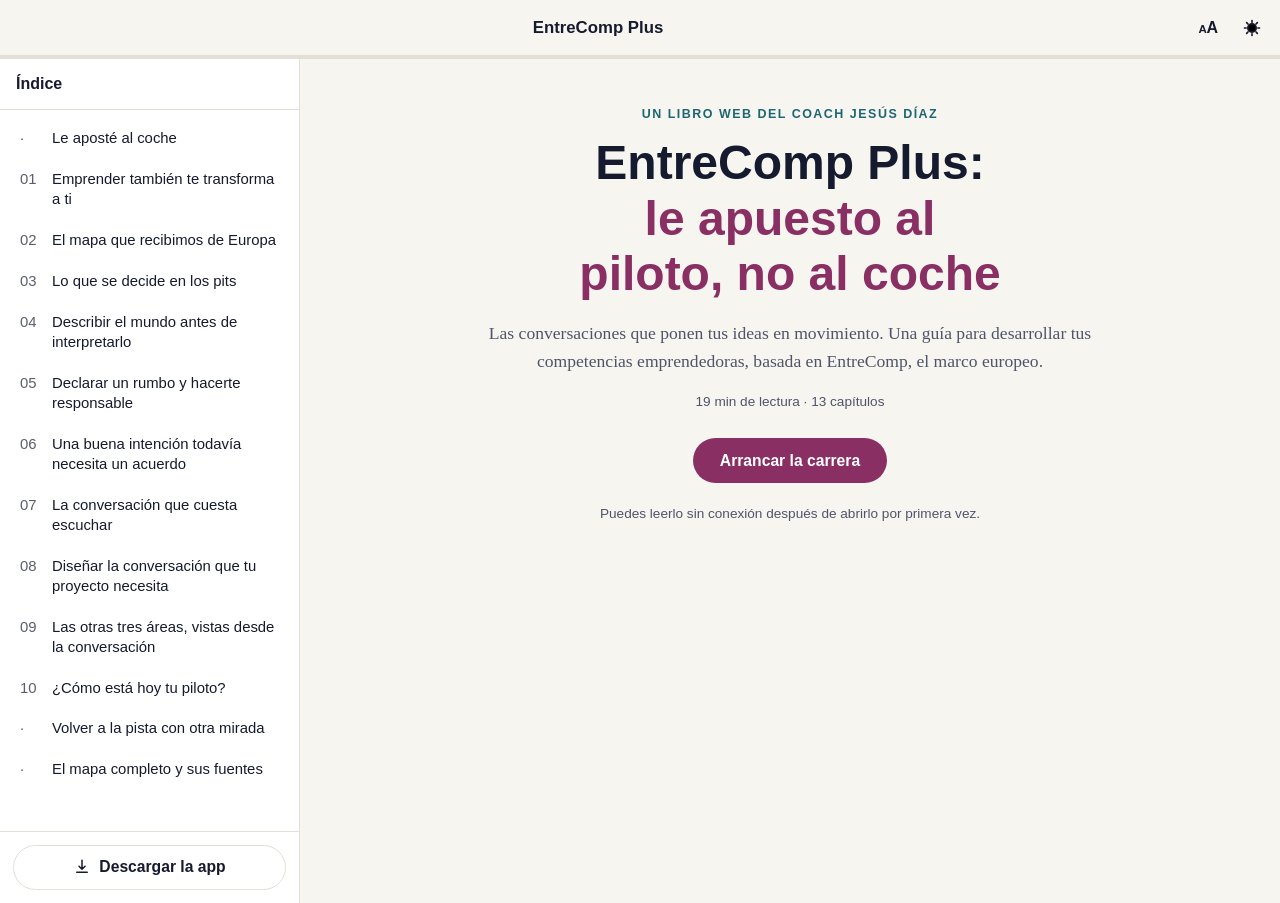
==== index.html @ 6d169e17 "Libro Web EntreComp Plus: le apuesto al piloto, no al coche Primera versión: 10 capítulos + prólogo," ====
<!doctype html>
<html lang="es">
<head>
<meta charset="UTF-8" />
<meta name="viewport" content="width=device-width, initial-scale=1, viewport-fit=cover" />
<title>EntreComp Plus: le apuesto al piloto, no al coche</title>
<meta name="description" content="Las conversaciones que ponen tus ideas en movimiento. Una guía para desarrollar tus competencias emprendedoras, basada en EntreComp, el marco europeo." />

<!-- PWA -->
<link rel="manifest" href="manifest.json" />
<meta name="theme-color" content="#f7f5f0" />
<meta name="mobile-web-app-capable" content="yes" />
<meta name="apple-mobile-web-app-capable" content="yes" />
<meta name="apple-mobile-web-app-status-bar-style" content="black-translucent" />
<meta name="apple-mobile-web-app-title" content="EntreComp+" />
<link rel="apple-touch-icon" href="icons/apple-touch-icon.png" />
<link rel="icon" href="icons/icon-192.png" />

<!-- SEO:inicio — lo escribe scripts/setup_book.py a partir de content.json; no lo edites a mano -->
<link rel="canonical" href="https://coach-jd.github.io/entrecomp-plus/" />
<meta name="author" content="Coach Jesús Díaz" />
<meta property="og:type" content="book" />
<meta property="og:locale" content="es" />
<meta property="og:site_name" content="EntreComp Plus: le apuesto al piloto, no al coche" />
<meta property="og:title" content="EntreComp Plus: le apuesto al piloto, no al coche" />
<meta property="og:description" content="Las conversaciones que ponen tus ideas en movimiento. Una guía para desarrollar tus competencias emprendedoras, basada en EntreComp, el marco europeo." />
<meta property="og:url" content="https://coach-jd.github.io/entrecomp-plus/" />
<meta property="og:image" content="https://coach-jd.github.io/entrecomp-plus/images/portada.jpg" />
<meta property="og:image:alt" content="Un coche de resistencia con los faros encendidos sale del carril de boxes hacia la pista al anochecer, mientras el equipo lo observa desde el muro." />
<meta name="twitter:card" content="summary_large_image" />
<meta name="twitter:title" content="EntreComp Plus: le apuesto al piloto, no al coche" />
<meta name="twitter:description" content="Las conversaciones que ponen tus ideas en movimiento. Una guía para desarrollar tus competencias emprendedoras, basada en EntreComp, el marco europeo." />
<meta name="twitter:image" content="https://coach-jd.github.io/entrecomp-plus/images/portada.jpg" />
<script type="application/ld+json">
{
  "@context": "https://schema.org",
  "@type": "Book",
  "name": "EntreComp Plus: le apuesto al piloto, no al coche",
  "description": "Las conversaciones que ponen tus ideas en movimiento. Una guía para desarrollar tus competencias emprendedoras, basada en EntreComp, el marco europeo.",
  "author": {
    "@type": "Person",
    "name": "Coach Jesús Díaz"
  },
  "inLanguage": "es",
  "bookFormat": "https://schema.org/EBook",
  "isAccessibleForFree": true,
  "timeRequired": "PT19M",
  "image": "https://coach-jd.github.io/entrecomp-plus/images/portada.jpg",
  "url": "https://coach-jd.github.io/entrecomp-plus/",
  "hasPart": [
    {
      "@type": "Chapter",
      "name": "Le aposté al coche",
      "position": 1,
      "url": "https://coach-jd.github.io/entrecomp-plus/#prologo"
    },
    {
      "@type": "Chapter",
      "name": "Emprender también te transforma a ti",
      "position": 2,
      "url": "https://coach-jd.github.io/entrecomp-plus/#el-piloto"
    },
    {
      "@type": "Chapter",
      "name": "El mapa que recibimos de Europa",
      "position": 3,
      "url": "https://coach-jd.github.io/entrecomp-plus/#mapa-europeo"
    },
    {
      "@type": "Chapter",
      "name": "Lo que se decide en los pits",
      "position": 4,
      "url": "https://coach-jd.github.io/entrecomp-plus/#los-pits"
    },
    {
      "@type": "Chapter",
      "name": "Describir el mundo antes de interpretarlo",
      "position": 5,
      "url": "https://coach-jd.github.io/entrecomp-plus/#afirmaciones"
    },
    {
      "@type": "Chapter",
      "name": "Declarar un rumbo y hacerte responsable",
      "position": 6,
      "url": "https://coach-jd.github.io/entrecomp-plus/#declaraciones"
    },
    {
      "@type": "Chapter",
      "name": "Una buena intención todavía necesita un acuerdo",
      "position": 7,
      "url": "https://coach-jd.github.io/entrecomp-plus/#coordinar-acciones"
    },
    {
      "@type": "Chapter",
      "name": "La conversación que cuesta escuchar",
      "position": 8,
      "url": "https://coach-jd.github.io/entrecomp-plus/#retroalimentacion"
    },
    {
      "@type": "Chapter",
      "name": "Diseñar la conversación que tu proyecto necesita",
      "position": 9,
      "url": "https://coach-jd.github.io/entrecomp-plus/#disenar-conversaciones"
    },
    {
      "@type": "Chapter",
      "name": "Las otras tres áreas, vistas desde la conversación",
      "position": 10,
      "url": "https://coach-jd.github.io/entrecomp-plus/#las-tres-areas"
    },
    {
      "@type": "Chapter",
      "name": "¿Cómo está hoy tu piloto?",
      "position": 11,
      "url": "https://coach-jd.github.io/entrecomp-plus/#diagnostico"
    },
    {
      "@type": "Chapter",
      "name": "Volver a la pista con otra mirada",
      "position": 12,
      "url": "https://coach-jd.github.io/entrecomp-plus/#epilogo"
    },
    {
      "@type": "Chapter",
      "name": "El mapa completo y sus fuentes",
      "position": 13,
      "url": "https://coach-jd.github.io/entrecomp-plus/#fuentes"
    }
  ]
}
</script>
<!-- SEO:fin -->

<link rel="stylesheet" href="css/styles.css" />
</head>
<body>

<div id="app" class="app">

  <!-- Barra superior -->
  <header class="topbar">
    <button id="menuToggle" class="icon-btn" aria-label="Abrir índice" aria-expanded="false" aria-controls="sidebar">
      <svg viewBox="0 0 24 24" width="22" height="22" aria-hidden="true"><path d="M3 6h18M3 12h18M3 18h18" stroke="currentColor" stroke-width="2" stroke-linecap="round"/></svg>
    </button>
    <div class="topbar-title" id="topbarTitle">EntreComp Plus</div>
    <div class="topbar-actions">
      <button id="installBtn" class="icon-btn install-btn" hidden aria-label="Instalar aplicación">
        <svg viewBox="0 0 24 24" width="20" height="20" aria-hidden="true"><path d="M12 3v12m0 0-4-4m4 4 4-4M5 19h14" stroke="currentColor" stroke-width="2" stroke-linecap="round" stroke-linejoin="round" fill="none"/></svg>
      </button>
      <!-- Tamaño de letra de lectura (tres pasos). Opcional: se puede quitar. -->
      <button id="fontSizeBtn" class="icon-btn font-size-btn" aria-label="Cambiar tamaño de letra">
        <span aria-hidden="true"><small>A</small>A</span>
      </button>
      <!--
        Toggle de tema claro/oscuro. Es OPCIONAL: si la identidad visual del
        libro es inherentemente de un solo modo (por ejemplo, un museo de
        noche), quita este botón y fija los tokens de color de un solo modo
        en styles.css. Documentado en references/design-guide.md.
      -->
      <button id="themeToggle" class="icon-btn" aria-label="Cambiar tema claro/oscuro">
        <svg viewBox="0 0 24 24" width="20" height="20" aria-hidden="true"><path d="M12 3v2m0 14v2m9-9h-2M5 12H3m15.4 6.4-1.4-1.4M7 7 5.6 5.6m12.8 0L17 7M7 17l-1.4 1.4M12 7a5 5 0 1 0 0 10 5 5 0 0 0 0-10Z" stroke="currentColor" stroke-width="2" stroke-linecap="round"/></svg>
      </button>
    </div>
  </header>

  <!-- Barra de progreso de lectura -->
  <div class="progress-track" aria-hidden="true"><div id="progressBar" class="progress-bar"></div></div>

  <!-- Índice / navegación -->
  <nav id="sidebar" class="sidebar" aria-label="Índice del libro">
    <div class="sidebar-header">
      <span>Índice</span>
      <button id="sidebarClose" class="icon-btn" aria-label="Cerrar índice">
        <svg viewBox="0 0 24 24" width="18" height="18" aria-hidden="true"><path d="M6 6l12 12M18 6 6 18" stroke="currentColor" stroke-width="2" stroke-linecap="round"/></svg>
      </button>
    </div>
    <ol id="chapterList" class="chapter-list"></ol>
    <!--
      Descarga/instalación de la app, siempre visible al final del índice
      (el ícono de la barra superior no aparece en todos los navegadores).
      Si el navegador no permite instalar con un clic, #installHelp muestra
      los pasos a mano.
    -->
    <div class="sidebar-footer">
      <button id="sidebarInstall" class="btn btn-ghost sidebar-install" type="button">
        <svg viewBox="0 0 24 24" width="18" height="18" aria-hidden="true"><path d="M12 3v12m0 0-4-4m4 4 4-4M5 19h14" stroke="currentColor" stroke-width="2" stroke-linecap="round" stroke-linejoin="round" fill="none"/></svg>
        <span>Descargar la app</span>
      </button>
      <p id="installHelp" class="install-help" role="status" hidden></p>
    </div>
  </nav>
  <div id="sidebarOverlay" class="sidebar-overlay" hidden></div>

  <main id="main" class="main">

    <!-- Portada -->
    <section id="cover" class="cover">
      <!--
        Imagen de portada OPCIONAL: no se edita aquí. Basta con poner
        "coverImage" en data/content.json → meta y el motor la inserta por
        encima de .cover-copy. Ver references/design-guide.md.
      -->
      <div class="cover-copy">
        <p class="cover-kicker" id="coverKicker">Un Libro Web del Coach Jesús Díaz</p>
        <h1 class="cover-title" id="coverTitle">EntreComp Plus: le apuesto al piloto, no al coche</h1>
        <p class="cover-subtitle" id="coverSubtitle">Las conversaciones que ponen tus ideas en movimiento. Una guía para desarrollar tus competencias emprendedoras, basada en EntreComp, el marco europeo.</p>
        <p class="cover-meta" id="coverMeta"></p>
        <div class="cover-actions">
          <button id="resumeBtn" class="btn btn-primary" hidden>Continuar donde quedaste</button>
          <button id="startBtn" class="btn btn-primary">Arrancar la carrera</button>
        </div>
        <p class="cover-hint" id="coverHint">Puedes leerlo sin conexión después de abrirlo por primera vez.</p>
      </div>
    </section>

    <!-- Lectura -->
    <article id="reader" class="reader" hidden>
      <!-- Imagen hero del capítulo ("hero" en cada capítulo de content.json) -->
      <div id="chapterHero" class="chapter-hero" hidden></div>
      <p class="chapter-kicker" id="chapterKicker"></p>
      <h1 class="chapter-title" id="chapterTitle"></h1>
      <div id="chapterBody" class="chapter-body"></div>

      <nav class="chapter-nav">
        <button id="prevBtn" class="btn btn-ghost">← Anterior</button>
        <span id="chapterPosition" class="chapter-position"></span>
        <button id="nextBtn" class="btn btn-primary">Siguiente →</button>
      </nav>
    </article>

  </main>
</div>

<!-- SEO-CONTENIDO:inicio — resumen del libro para buscadores y navegadores sin JavaScript; lo escribe setup_book.py -->
<noscript>
  <h1>EntreComp Plus: le apuesto al piloto, no al coche</h1>
  <p>Las conversaciones que ponen tus ideas en movimiento. Una guía para desarrollar tus competencias emprendedoras, basada en EntreComp, el marco europeo.</p>
  <p>Coach Jesús Díaz</p>
  <ol>
    <li><a href="#prologo">Le aposté al coche</a></li>
    <li><a href="#el-piloto">Emprender también te transforma a ti</a></li>
    <li><a href="#mapa-europeo">El mapa que recibimos de Europa</a></li>
    <li><a href="#los-pits">Lo que se decide en los pits</a></li>
    <li><a href="#afirmaciones">Describir el mundo antes de interpretarlo</a></li>
    <li><a href="#declaraciones">Declarar un rumbo y hacerte responsable</a></li>
    <li><a href="#coordinar-acciones">Una buena intención todavía necesita un acuerdo</a></li>
    <li><a href="#retroalimentacion">La conversación que cuesta escuchar</a></li>
    <li><a href="#disenar-conversaciones">Diseñar la conversación que tu proyecto necesita</a></li>
    <li><a href="#las-tres-areas">Las otras tres áreas, vistas desde la conversación</a></li>
    <li><a href="#diagnostico">¿Cómo está hoy tu piloto?</a></li>
    <li><a href="#epilogo">Volver a la pista con otra mirada</a></li>
    <li><a href="#fuentes">El mapa completo y sus fuentes</a></li>
  </ol>
  <p>Este libro necesita JavaScript para mostrarse.</p>
</noscript>
<!-- SEO-CONTENIDO:fin -->

<div id="toast" class="toast" role="status" aria-live="polite"></div>
<div id="offlineBadge" class="offline-badge" hidden>Sin conexión · leyendo desde caché</div>

<script src="js/app.js" defer></script>
</body>
</html>
---- css/styles.css ----
/* =========================================================
   EntreComp Plus — hoja de estilos (identidad: 24 Horas de Le Mans)
   ---------------------------------------------------------
   Personalización de marca: TODO lo que hace a la identidad
   visual de este libro vive en el bloque :root de acá abajo
   (colores, tipografías) más las variantes de tema más abajo.
   El resto del archivo son componentes que casi nunca hace
   falta tocar. Ver references/design-guide.md para cómo elegir
   una paleta y tipografía coherentes con el tema del libro.
   ========================================================= */
:root{
  /* --- Paleta (modo claro, default) --- */
  --bg: #f7f5f0;
  --bg-elevated: #ffffff;
  --text: #161a2e;
  --text-muted: #4f5468;
  --accent: #8a2f63;          /* color de acento principal: CTAs, links activos, resaltados */
  --accent-contrast: #ffffff; /* color de texto sobre --accent */
  --accent-secondary: #1d6672; /* segundo acento opcional: rótulos, citas, detalles (ponlo = --accent si no quieres dos tonos) */
  --border: #e3dfd6;
  --shadow: 0 12px 30px -18px rgba(20,20,25,0.35);

  /* --- Tipografía ---
     display: títulos grandes (portada, títulos de capítulo)
     serif:   cuerpo de lectura
     sans:    interfaz (botones, navegación, rótulos) */
  --font-display: 'Avenir Next', 'Segoe UI', 'Helvetica Neue', Arial, sans-serif;
  --font-serif: Georgia, 'Iowan Old Style', 'Palatino Linotype', Palatino, 'URW Palladio L', serif;
  --font-sans: -apple-system, BlinkMacSystemFont, 'Segoe UI', Roboto, Helvetica, Arial, sans-serif;

  /* --- Lectura ---
     La columna de texto mide unos 70 caracteres por línea (30em de la
     tipografía de cuerpo), el rango cómodo para leer texto largo. Cambia
     --measure solo si cambias la tipografía de cuerpo por una mucho más
     ancha o más angosta. */
  --measure: 30em;
  --reading-size: 1.125rem;   /* 18px en móvil; 19px desde 720px (ver abajo) */
  --reading-leading: 1.7;     /* interlineado del cuerpo */
  --reading-scale: 1;         /* lo ajusta el botón de tamaño de letra */
  --gutter: 1.25rem;          /* margen lateral en móvil */

  --max-width: 700px;
  --radius: 14px;
  --sidebar-width: 300px;
  --topbar-height: 56px;

  color-scheme: light;
}

/* Oscuro automático según el sistema, salvo que el usuario elija manualmente.
   Si tu libro tiene una identidad de un solo modo (por ejemplo, siempre
   oscura), borra este bloque, el de [data-theme="dark"]/[data-theme="light"]
   de abajo y el botón #themeToggle del HTML. */
@media (prefers-color-scheme: dark){
  :root:not([data-theme="light"]){
    --bg: #12141c;
    --bg-elevated: #1b1e29;
    --text: #f1efe9;
    --text-muted: #b4b7c4;
    --accent: #e58bbd;
    --accent-contrast: #12141c;
    --accent-secondary: #f0a050;
    --border: #2f3342;
    --shadow: 0 12px 30px -14px rgba(0,0,0,0.55);
    color-scheme: dark;
  }
}
:root[data-theme="dark"]{
  --bg: #12141c;
  --bg-elevated: #1b1e29;
  --text: #f1efe9;
  --text-muted: #b4b7c4;
  --accent: #e58bbd;
  --accent-contrast: #12141c;
  --accent-secondary: #f0a050;
  --border: #2f3342;
  --shadow: 0 12px 30px -14px rgba(0,0,0,0.55);
  color-scheme: dark;
}
:root[data-theme="light"]{
  --bg: #f7f5f0;
  --bg-elevated: #ffffff;
  --text: #161a2e;
  --text-muted: #4f5468;
  --accent: #8a2f63;
  --accent-contrast: #ffffff;
  --accent-secondary: #1d6672;
  --border: #e3dfd6;
  color-scheme: light;
}

*, *::before, *::after{ box-sizing: border-box; }
[hidden]{ display: none !important; } /* asegura que "hidden" gane incluso sobre display:flex/grid de otras reglas */
html, body{ height: 100%; }
body{
  margin: 0;
  background: var(--bg);
  color: var(--text);
  font-family: var(--font-sans);
  -webkit-font-smoothing: antialiased;
  transition: background .25s ease, color .25s ease;
}
h1,h2,h3{ font-family: var(--font-display); font-weight: 700; margin: 0; text-wrap: balance; }
p{ margin: 0; }
button{ font-family: inherit; }
img{ max-width: 100%; display: block; }
.accent-term{ color: var(--accent); font-weight: 800; } /* generado por **texto** en negrita en content.json */
a{ color: var(--accent); text-decoration: underline; text-decoration-thickness: 1px; text-underline-offset: .18em; } /* generado por [texto](url) */
a:hover{ text-decoration-thickness: 2px; }
a.btn{ display: inline-flex; align-items: center; justify-content: center; text-decoration: none; }

/* ---------- Barra superior ---------- */
.topbar{
  position: sticky; top: 0; z-index: 30;
  height: var(--topbar-height);
  display: flex; align-items: center; gap: .5rem;
  padding: 0 .5rem 0 .25rem;
  background: color-mix(in srgb, var(--bg) 88%, transparent);
  backdrop-filter: blur(8px);
  border-bottom: 1px solid var(--border);
}
.topbar-title{
  font-family: var(--font-display); font-weight: 700; font-size: 1.05rem;
  flex: 1; text-align: center; overflow: hidden; text-overflow: ellipsis; white-space: nowrap;
  display: flex; align-items: center; justify-content: center; gap: .5rem;
}
.topbar-title img{ height: 22px; width: auto; }
.topbar-actions{ display: flex; align-items: center; gap: .25rem; }
.icon-btn{
  width: 40px; height: 40px; border-radius: 999px; border: none;
  background: transparent; color: var(--text); cursor: pointer;
  display: inline-flex; align-items: center; justify-content: center;
  transition: background .15s ease;
}
.icon-btn:hover{ background: var(--border); }
:focus-visible{ outline: 2px solid var(--accent); outline-offset: 2px; }
.font-size-btn{ font-family: var(--font-display); font-weight: 700; font-size: 1rem; letter-spacing: -.02em; }
.font-size-btn small{ font-size: .72em; }
.install-btn{ color: var(--accent); }

/* ---------- Barra de progreso ---------- */
.progress-track{
  position: sticky; top: var(--topbar-height); z-index: 29;
  height: 3px; background: var(--border);
}
.progress-bar{ height: 100%; width: 0%; background: var(--accent); transition: width .2s ease; }

/* ---------- Índice / sidebar ---------- */
.sidebar{
  position: fixed; top: 0; left: 0; height: 100%; width: min(84vw, var(--sidebar-width));
  background: var(--bg-elevated); border-right: 1px solid var(--border);
  transform: translateX(-100%); visibility: hidden;
  transition: transform .25s ease, visibility 0s linear .25s;
  z-index: 50; display: flex; flex-direction: column;
  box-shadow: var(--shadow);
}
.sidebar.open{ transform: translateX(0); visibility: visible; transition: transform .25s ease; }
.sidebar-header{
  display: flex; align-items: center; justify-content: space-between;
  padding: 1rem 1rem; font-family: var(--font-display); font-weight: 700;
  border-bottom: 1px solid var(--border);
}
.sidebar-overlay{
  position: fixed; inset: 0; background: rgba(10,10,20,.45); z-index: 40;
}
.chapter-list{ list-style: none; margin: 0; padding: .5rem; overflow-y: auto; flex: 1; }
.chapter-list li{ margin: 0; }
.chapter-link{
  display: flex; gap: .6rem; align-items: baseline; width: 100%; text-align: left;
  border: none; background: transparent; color: var(--text); cursor: pointer;
  padding: .65rem .75rem; border-radius: 10px; font-size: .93rem;
}
.chapter-link:hover{ background: var(--border); }
.chapter-link.active{ background: var(--accent); color: var(--accent-contrast); }
.chapter-link .num{ font-family: var(--font-display); opacity: .7; min-width: 1.4rem; }
.chapter-link.done::after{ content: "✓"; margin-left: auto; opacity: .6; }
.chapter-link span:last-child{ line-height: 1.35; }

/* Descarga de la app, al final del índice */
.sidebar-footer{ padding: .8rem; border-top: 1px solid var(--border); }
.sidebar-install{ width: 100%; display: flex; align-items: center; justify-content: center; gap: .5rem; font-size: .93rem; }
.install-help{ margin-top: .6rem; font-family: var(--font-sans); font-size: .85rem; line-height: 1.45; color: var(--text-muted); }

/* ---------- Layout principal ---------- */
.main{ min-height: calc(100vh - var(--topbar-height) - 3px); display: flex; }

/* Portada */
.cover{ width: 100%; }
.cover-hero{
  width: 100%; aspect-ratio: 16/10; object-fit: cover;
  border-bottom: 1px solid var(--border);
}
.cover-hero-wrap{ position: relative; }
.cover-hero-fade{
  position: absolute; left: 0; right: 0; bottom: -1px; height: 40%;
  background: linear-gradient(to bottom, transparent, var(--bg));
  pointer-events: none;
}
/* Portada tipo póster (meta.coverMode: "poster"): la imagen ya trae el
   título y el subtítulo, así que se muestra entera, sin recortar, y el
   título en texto se oculta a la vista (sigue ahí para lectores de pantalla). */
.cover-poster .cover-hero-wrap{ display: flex; justify-content: center; padding: 1.2rem var(--gutter) 0; }
.cover-poster .cover-hero{
  width: auto; max-width: 100%; height: auto; max-height: min(78vh, 860px); aspect-ratio: auto;
  object-fit: contain; border: 0; border-radius: var(--radius); box-shadow: var(--shadow);
}
.cover-poster .cover-hero-fade{ display: none; }
.cover-poster .cover-copy{ padding-top: 1.4rem; }
.cover-poster .cover-meta{ margin-top: 0; }
.cover-poster .cover-kicker, .cover-poster .cover-title, .cover-poster .cover-subtitle{
  position: absolute; width: 1px; height: 1px; margin: -1px; padding: 0; overflow: hidden;
  clip: rect(0 0 0 0); clip-path: inset(50%); white-space: nowrap; border: 0;
}
.cover-copy{ max-width: var(--max-width); width: 100%; margin: auto; padding: 3rem var(--gutter) 4rem; text-align: center; }
.cover-actions{ display: flex; flex-wrap: wrap; gap: .7rem; justify-content: center; margin-top: 1.8rem; }
.cover-logo{ height: 46px; width: auto; margin: -2.6rem auto 1.2rem; display: block; position: relative; }
.cover-kicker{
  text-transform: uppercase; letter-spacing: .12em; font-size: .78rem;
  color: var(--accent-secondary); font-weight: 700; margin-bottom: .9rem;
}
.cover-title{ font-size: clamp(2rem, 6vw, 3rem); line-height: 1.15; }
.cover-title .accent-term{ display: block; }
.cover-subtitle{ margin-top: 1.1rem; font-size: 1.1rem; color: var(--text-muted); line-height: 1.6; font-family: var(--font-serif); text-wrap: pretty; }
.cover-meta{ margin-top: 1.2rem; font-size: .85rem; color: var(--text-muted); }
.cover-hint{ margin-top: 1.4rem; font-size: .85rem; color: var(--text-muted); }

/* Lectura
   El ancho de la columna (--measure) se calcula en "em" del cuerpo de
   lectura, así la cantidad de caracteres por línea se mantiene aunque
   cambie el tamaño base. */
.reader{
  font-family: var(--font-serif); font-size: var(--reading-size);
  max-width: calc(var(--measure) + var(--gutter) * 2); width: 100%;
  margin: 0 auto; padding: 2.5rem var(--gutter) 5rem;
}

/* Imagen hero del capítulo: abre cada capítulo, por encima del título.
   En móvil ocupa todo el ancho de la pantalla; en pantallas más anchas
   queda dentro de la columna de lectura. */
.chapter-hero{ margin: -2.5rem calc(var(--gutter) * -1) 1.8rem; }
.chapter-hero figure{ margin: 0; }
.chapter-hero .image-frame{ border-radius: 0; border-width: 0 0 1px; }
.chapter-hero img{ width: 100%; height: 100%; object-fit: cover; }
.chapter-hero .image-caption{ padding: 0 var(--gutter); }
@media (min-width: 720px){
  .chapter-hero{ margin: 0 0 2rem; }
  .chapter-hero .image-frame{ border-radius: var(--radius); border-width: 1px; }
  .chapter-hero .image-caption{ padding: 0; }
}

.chapter-kicker{
  text-transform: uppercase; letter-spacing: .1em; font-size: .75rem;
  color: var(--accent-secondary); font-weight: 700; margin-bottom: .6rem;
  font-family: var(--font-sans);
  display: flex; align-items: center; gap: .6rem;
}
.chapter-title{ font-size: clamp(1.7rem, 4.5vw, 2.3rem); margin-bottom: 1.8rem; line-height: 1.2; }
.chapter-title:focus{ outline: none; }
.chapter-body{
  font-size: calc(var(--reading-size) * var(--reading-scale)); line-height: var(--reading-leading);
  overflow-wrap: break-word;
}
.chapter-body p{ margin-bottom: 1.25em; text-wrap: pretty; }
.chapter-body h2{
  font-family: var(--font-sans); font-weight: 700; font-size: 1.22em; line-height: 1.3;
  margin: 2.4em 0 .8em;
}
.chapter-body > :first-child{ margin-top: 0; }
.block-error{
  font-family: var(--font-sans); font-size: .85rem; color: var(--text-muted);
  border: 1px dashed var(--border); border-radius: 8px; padding: .8rem 1rem; margin: 1.5rem 0;
}

/* Bloques especiales */
.chapter-body .lead{ font-size: 1.2em; line-height: 1.55; color: var(--text); margin-bottom: 1.3em; }
.blockquote{
  border-left: 3px solid var(--accent-secondary); margin: 1.8rem 0; padding: .2rem 0 .2rem 1.2rem;
  font-style: italic; font-size: 1.08em; line-height: 1.6; color: var(--text); text-wrap: pretty;
}
.blockquote-cite{
  display: block; margin-top: .5rem; font-style: normal; font-family: var(--font-sans);
  font-size: .85rem; font-weight: 600; color: var(--text-muted); letter-spacing: .01em;
}
.blockquote-cite::before{ content: '— '; }
.list-block{ margin: 0 0 1.25em; padding-left: 1.3em; }
.list-block li{ margin-bottom: .55em; padding-left: .2em; }
.list-block li::marker{ color: var(--accent-secondary); font-weight: 700; }

.flow{ display: flex; flex-wrap: wrap; align-items: center; gap: .5rem; margin: 1.6rem 0; font-family: var(--font-sans); }
.flow-step{
  background: var(--bg-elevated); border: 1px solid var(--border); border-radius: 999px;
  padding: .5rem 1rem; font-size: .92rem; font-weight: 600; box-shadow: var(--shadow);
}
.flow-arrow{ color: var(--accent); font-weight: 700; }

.pillars{ display: grid; grid-template-columns: 1fr; gap: 1rem; margin: 1.6rem 0 2rem; font-family: var(--font-sans); }
@media (min-width: 640px){ .pillars{ grid-template-columns: 1fr 1fr; } }
.pillar-card{
  background: var(--bg-elevated); border: 1px solid var(--border); border-radius: var(--radius);
  padding: 1.1rem 1.2rem; box-shadow: var(--shadow);
}
.pillar-card h3{ font-family: var(--font-sans); font-size: 1.02rem; margin-bottom: .4rem; color: var(--accent); }
.chapter-body .pillar-card p{ font-size: .95rem; line-height: 1.55; color: var(--text-muted); margin-bottom: 0; }

/* ---------- Bloque de imagen (con placeholder si el archivo no existe) ---------- */
.image-block{ margin: 2.2rem 0; }
.image-block figure{ margin: 0; }
.image-block img{ width: 100%; height: 100%; object-fit: cover; border-radius: 8px; }
.image-frame{
  position: relative; width: 100%; border: 1px solid var(--border); border-radius: 8px; overflow: hidden;
  background: var(--bg-elevated);
}
.image-caption{ margin-top: .6rem; font-family: var(--font-sans); font-size: .85rem; line-height: 1.45; color: var(--text-muted); text-align: center; font-style: italic; }
.image-placeholder{
  position: absolute; inset: 0; display: flex; flex-direction: column; align-items: center; justify-content: center;
  gap: .6rem; padding: 1.2rem; text-align: center;
  background: repeating-linear-gradient(45deg, rgba(128,128,128,.06) 0 10px, transparent 10px 20px);
  border: 1px dashed var(--border);
}
.image-placeholder .ph-icon{ font-size: 1.6rem; opacity: .5; }
.image-placeholder .ph-alt{ font-family: var(--font-serif); font-style: italic; color: var(--text-muted); font-size: .88rem; max-width: 42ch; }
.image-placeholder .ph-file{ font-family: 'Courier New', monospace; font-size: .72rem; color: var(--accent-secondary); opacity: .9; }

/* ---------- Bloques interactivos base ---------- */
.interactive-block{
  font-family: var(--font-sans); background: var(--bg-elevated); border: 1px solid var(--border);
  border-radius: var(--radius); padding: 1.3rem; margin: 2rem 0; box-shadow: var(--shadow);
}
.interactive-block .q-label{ font-weight: 700; margin-bottom: .8rem; display: block; font-size: 1rem; line-height: 1.45; }
.interactive-block textarea{
  width: 100%; min-height: 90px; border-radius: 10px; border: 1px solid var(--border);
  background: var(--bg); color: var(--text); padding: .7rem; font-family: inherit; font-size: 1rem; line-height: 1.5;
  resize: vertical;
}
.save-note{ font-family: var(--font-sans); font-size: .82rem; line-height: 1.4; color: var(--text-muted); margin-top: .5rem; display: block; }

.quiz-options{ display: flex; flex-direction: column; gap: .55rem; }
.quiz-option{
  display: flex; align-items: center; gap: .6rem; padding: .6rem .8rem; border-radius: 10px;
  border: 1px solid var(--border); cursor: pointer; font-size: .97rem; line-height: 1.4; min-height: 44px;
  text-align: left; background: var(--bg); color: var(--text);
}
.quiz-option:hover{ border-color: var(--accent); }
.quiz-option.selected{ border-color: var(--accent); background: color-mix(in srgb, var(--accent) 14%, var(--bg)); }
.chapter-body .quiz-feedback{ margin: .9rem 0 0; font-size: .95rem; line-height: 1.45; color: var(--accent); font-weight: 600; }

.cta-block{
  font-family: var(--font-sans); text-align: center; background: var(--bg-elevated);
  border: 1px solid var(--border); border-radius: var(--radius); padding: 2rem 1.5rem;
  margin: 2rem 0; box-shadow: var(--shadow);
}
.chapter-body .cta-block h2{ font-family: var(--font-display); font-size: 1.4rem; margin: 0 0 .6rem; }
.chapter-body .cta-block p{ color: var(--text-muted); font-size: 1rem; line-height: 1.55; margin-bottom: 1.2rem; }
.cta-form, .diag-gate-form{ display: flex; gap: .5rem; flex-wrap: wrap; justify-content: center; }
.cta-form input[type="email"], .cta-form input[type="text"],
.diag-gate-form input[type="email"], .diag-gate-form input[type="text"]{
  flex: 1 1 220px; padding: .75rem 1rem; border-radius: 10px; border: 1px solid var(--border);
  background: var(--bg); color: var(--text); font-size: 1rem; min-height: 44px;
}
/* Casilla de consentimiento (meta.leads.consent) en cualquier formulario */
.consent-row{
  flex: 1 1 100%; display: flex; align-items: flex-start; gap: .55rem; text-align: left;
  font-family: var(--font-sans); font-size: .85rem; line-height: 1.45; color: var(--text-muted); cursor: pointer;
}
.consent-row input{ margin-top: .2em; width: 1.05rem; height: 1.05rem; accent-color: var(--accent); flex: none; }

/* Botón-enlace (bloque "button") */
.button-block{ margin: 2rem 0; text-align: center; font-family: var(--font-sans); }
.button-block .save-note{ margin-top: .7rem; }

.chapter-body .cta-success{ color: var(--accent); font-weight: 600; margin: 1rem 0 0; }

/* ---------- Botones ---------- */
.btn{ border: 1px solid transparent; border-radius: 999px; padding: .8rem 1.6rem; font-size: .98rem; font-weight: 700; cursor: pointer; font-family: var(--font-sans); min-height: 44px; }
.btn-primary{ background: var(--accent); color: var(--accent-contrast); }
.btn-primary:hover{ filter: brightness(1.05); }
.btn-ghost{ background: transparent; color: var(--text); border-color: var(--border); }
.btn-ghost:hover{ border-color: var(--accent); color: var(--accent); }
.btn:disabled{ opacity: .4; cursor: not-allowed; }

/* ---------- Navegación entre capítulos ---------- */
.chapter-nav{
  display: flex; align-items: center; justify-content: space-between; gap: 1rem;
  margin-top: 3rem; padding-top: 1.5rem; border-top: 1px solid var(--border); font-family: var(--font-sans);
}
.chapter-position{ font-size: .82rem; color: var(--text-muted); }

/* ---------- Toast / offline ---------- */
.toast{
  position: fixed; left: 50%; bottom: 1.4rem; transform: translate(-50%, calc(100% + 40px));
  background: var(--text); color: var(--bg); padding: .7rem 1.1rem; border-radius: 999px;
  font-size: .9rem; line-height: 1.4; z-index: 80; transition: transform .25s ease; font-family: var(--font-sans);
  width: max-content; max-width: calc(100vw - 2rem); text-align: center;
  pointer-events: none;
}
.toast.show{ transform: translate(-50%, 0); pointer-events: auto; }
.offline-badge{
  position: fixed; top: calc(var(--topbar-height) + 10px); left: 50%; transform: translateX(-50%);
  background: var(--border); color: var(--text); padding: .35rem .8rem; border-radius: 999px;
  font-size: .75rem; z-index: 25; font-family: var(--font-sans);
}

/* =========================================================
   Diagnóstico interactivo (bloque "diagnostic")
   Un mini test de varias dimensiones con escala tipo Likert,
   que calcula un perfil/resultado y lo bloquea detrás de un
   formulario de nombre + correo. Ver references/content-schema.md.
   ========================================================= */
.diagnostic{
  font-family: var(--font-sans); background: var(--bg-elevated); border: 1px solid var(--border);
  border-radius: var(--radius); padding: 1.6rem 1.4rem; margin: 2rem 0 1rem; box-shadow: var(--shadow);
}
.diag-eyebrow{ text-transform: uppercase; letter-spacing: .14em; font-size: .74rem; line-height: 1.4; color: var(--accent-secondary); font-weight: 700; }
.diag-title{ font-family: var(--font-display); font-size: 1.3rem; margin: .5rem 0 .7rem; }
.chapter-body .diagnostic p{ margin-bottom: 0; }
.chapter-body .diag-subtitle{ font-family: var(--font-serif); font-style: italic; font-size: 1rem; line-height: 1.5; color: var(--text-muted); margin-bottom: 1rem; }
.chapter-body .diag-intro{ font-family: var(--font-serif); font-size: 1rem; line-height: 1.65; color: var(--text-muted); margin-bottom: 1.4rem; }

.diag-steps{ display: flex; gap: .35rem; margin-bottom: 1.3rem; }
.diag-step-dot{ flex: 1; height: 4px; background: var(--border); border-radius: 2px; }
.diag-step-dot.done{ background: var(--accent); }
.diag-step-dot.active{ background: var(--accent-secondary); }

.chapter-body .diag-dim-label{ font-size: .76rem; line-height: 1.4; text-transform: uppercase; letter-spacing: .1em; color: var(--accent); font-weight: 700; margin-bottom: .3rem; }
.chapter-body .diag-dim-question{ font-family: var(--font-serif); font-style: italic; font-size: 1.05rem; line-height: 1.5; margin-bottom: 1.2rem; color: var(--text); }

.diag-item{ margin-bottom: 1.5rem; }
.chapter-body .diag-item-text{ font-size: 1rem; margin-bottom: .6rem; line-height: 1.5; color: var(--text); }
/* Escala de respuestas: en móvil va en lista (una opción por fila, fácil de
   leer y de tocar); desde 640px pasa a una fila de columnas iguales. */
.diag-scale{ display: grid; grid-template-columns: 1fr; gap: .4rem; }
.diag-scale button{
  border: 1px solid var(--border); background: var(--bg); color: var(--text);
  border-radius: 8px; padding: .55rem .8rem; font-size: .93rem; cursor: pointer; text-align: left; line-height: 1.25;
  min-height: 44px;
}
.diag-scale button:hover{ border-color: var(--accent-secondary); }
.diag-scale button.selected{ background: var(--accent); border-color: var(--accent); color: var(--accent-contrast); font-weight: 700; }
@media (min-width: 640px){
  .diag-scale{ grid-template-columns: repeat(var(--scale-cols, 5), 1fr); }
  .diag-scale button{ text-align: center; padding: .55rem .35rem; font-size: .82rem; }
}

.diag-nav{ display: flex; justify-content: space-between; align-items: center; margin-top: 1.4rem; gap: .8rem; }
.diag-nav .diag-count{ font-size: .82rem; color: var(--text-muted); text-align: center; }
.chapter-body .diag-gate-note{ text-align: center; margin-top: .8rem; }

.diag-gate{ text-align: center; padding-top: .4rem; }
.diag-gate h3{ font-family: var(--font-display); font-size: 1.15rem; margin-bottom: .6rem; }
.diag-gate ul{ list-style: none; padding: 0; margin: 0 0 1.3rem; text-align: left; display: inline-block; }
.diag-gate li{ font-size: 1rem; line-height: 1.45; margin-bottom: .4rem; font-family: var(--font-serif); }

.diag-profile{ text-align: center; padding: 1rem 0 1.6rem; border-bottom: 1px solid var(--border); margin-bottom: 1.6rem; }
.diag-profile-emoji{ font-size: 2.4rem; }
.diag-profile-title{ font-family: var(--font-display); font-size: 1.4rem; margin: .4rem 0 1rem; }
.diag-profile-row{ text-align: left; max-width: 46ch; margin: 0 auto .9rem; font-family: var(--font-serif); font-size: 1rem; line-height: 1.55; }
.diag-profile-row b{ display: block; color: var(--accent-secondary); font-family: var(--font-sans); text-transform: uppercase; font-size: .72rem; letter-spacing: .08em; margin-bottom: .2rem; }

.diag-bars{ margin-bottom: 1.8rem; }
.diag-bar-row{ margin-bottom: .9rem; }
.diag-bar-head{ display: flex; justify-content: space-between; gap: 1rem; font-size: .88rem; line-height: 1.35; margin-bottom: .3rem; }
.diag-bar-track{ height: 10px; background: var(--bg); border: 1px solid var(--border); border-radius: 999px; overflow: hidden; }
.diag-bar-fill{ height: 100%; background: linear-gradient(90deg, var(--accent-secondary), var(--accent)); border-radius: 999px; }

/* Dimensiones prioritarias del resultado (block.priorities) */
.diag-priorities{ margin-bottom: 1.8rem; }
.diag-priorities-heading{ font-family: var(--font-display); font-size: 1.15rem; margin: 0 0 1rem; }
.diag-priority{ border-top: 1px solid var(--border); padding: 1.1rem 0 .3rem; }
.diag-priority-eyebrow{ text-transform: uppercase; letter-spacing: .12em; font-size: .74rem; font-weight: 700; color: var(--accent-secondary); }
.diag-priority-title{ font-family: var(--font-display); font-size: 1.2rem; line-height: 1.3; color: var(--accent); margin: .3rem 0 .5rem; }
.diag-priority-level{ font-size: .9rem; margin-bottom: .6rem; }
.diag-priority-text{ font-family: var(--font-serif); font-size: 1rem; line-height: 1.55; margin-bottom: .7rem; }
.diag-priority-text b{ display: block; font-family: var(--font-sans); font-size: .9rem; margin-bottom: .15rem; }

.diag-stage{
  text-align: center; background: var(--bg); border: 1px solid var(--border);
  border-radius: var(--radius); padding: 1.3rem; margin-bottom: 1.3rem;
}
.diag-stage-label{ text-transform: uppercase; letter-spacing: .1em; font-size: .74rem; color: var(--accent-secondary); font-weight: 700; margin-bottom: .4rem; }
.diag-stage-value{ font-family: var(--font-display); font-size: 1.15rem; color: var(--text); }
.diag-closing{
  font-family: var(--font-serif); font-style: italic; text-align: center; color: var(--text-muted);
  font-size: 1rem; line-height: 1.6; max-width: 48ch; margin: 0 auto;
}
.chapter-body .diag-closing{ margin-bottom: 1.4rem; }

/* ---------- Layout de escritorio ---------- */
@media (min-width: 960px){
  .app{ display: grid; grid-template-columns: var(--sidebar-width) 1fr; grid-template-rows: auto auto 1fr; }
  .topbar{ grid-column: 1 / -1; grid-row: 1; padding-left: 1rem; }
  #menuToggle, #sidebarClose, .sidebar-overlay{ display: none; }
  .progress-track{ grid-column: 1 / -1; grid-row: 2; }
  .sidebar{
    position: sticky; top: var(--topbar-height); transform: none; visibility: visible; height: calc(100vh - var(--topbar-height));
    border-right: 1px solid var(--border); box-shadow: none; grid-column: 1; grid-row: 3;
  }
  .main{ grid-column: 2; grid-row: 3; min-width: 0; }
}
@media (min-width: 720px){ :root{ --gutter: 2rem; --reading-size: 1.1875rem; } }

@media (prefers-reduced-motion: reduce){ *{ transition: none !important; } }
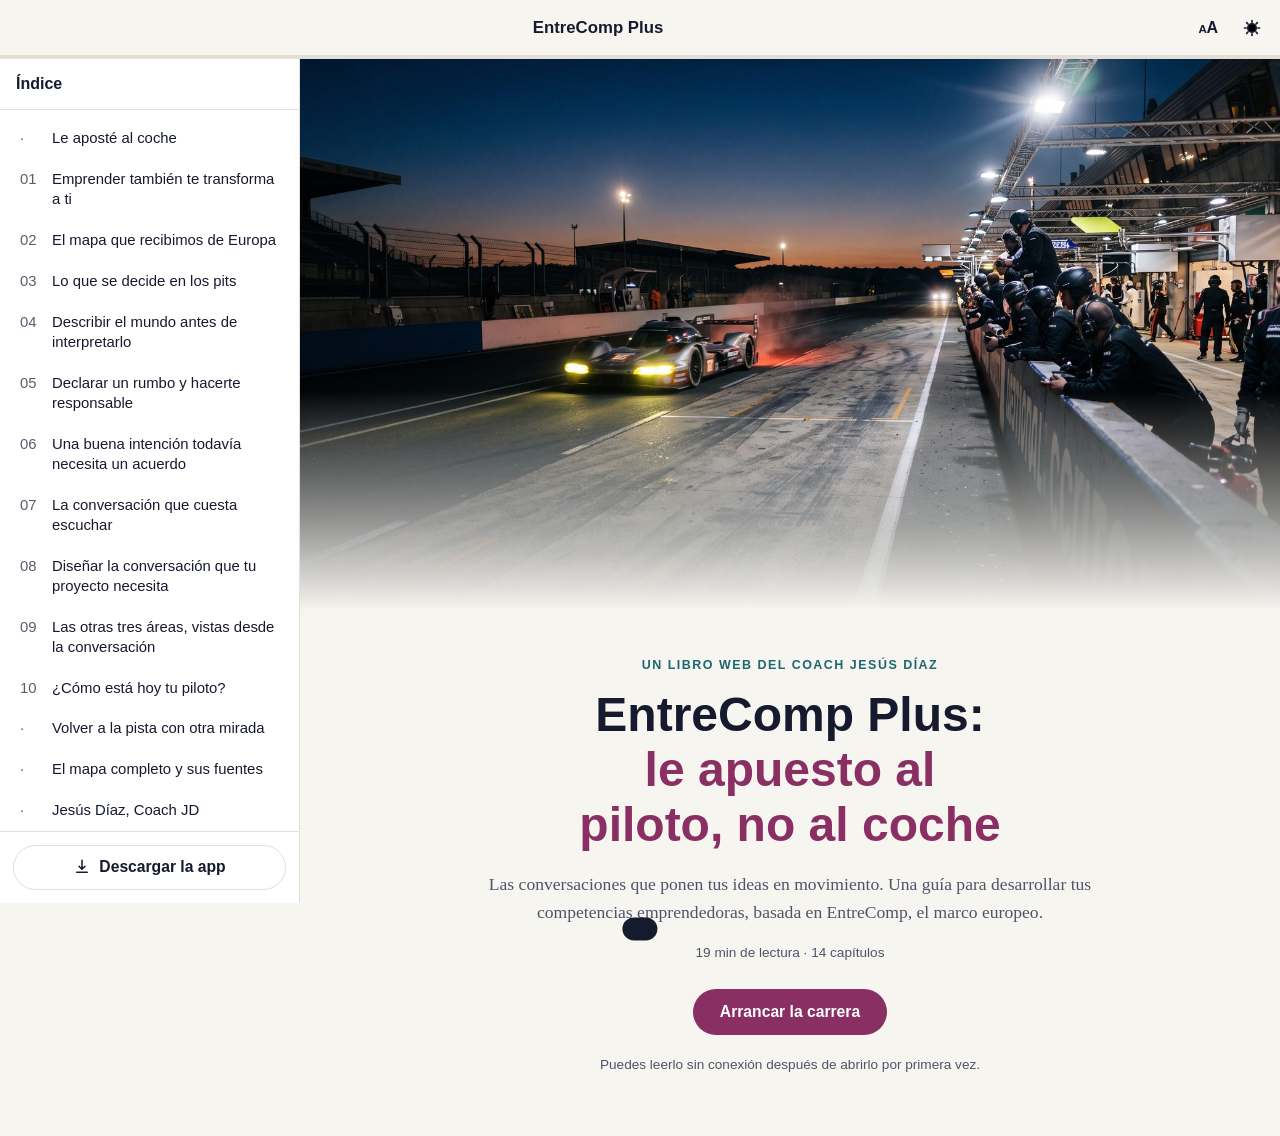
==== commit bc1a8852: "Imágenes optimizadas, apartado Sobre el autor e imagen para compartir Co-Authored-By: Claude Opus 5." ====
--- a/index.html
+++ b/index.html
@@ -25,12 +25,14 @@
 <meta property="og:title" content="EntreComp Plus: le apuesto al piloto, no al coche" />
 <meta property="og:description" content="Las conversaciones que ponen tus ideas en movimiento. Una guía para desarrollar tus competencias emprendedoras, basada en EntreComp, el marco europeo." />
 <meta property="og:url" content="https://coach-jd.github.io/entrecomp-plus/" />
-<meta property="og:image" content="https://coach-jd.github.io/entrecomp-plus/images/portada.jpg" />
+<meta property="og:image" content="https://coach-jd.github.io/entrecomp-plus/images/compartir.jpg" />
+<meta property="og:image:width" content="1200" />
+<meta property="og:image:height" content="630" />
 <meta property="og:image:alt" content="Un coche de resistencia con los faros encendidos sale del carril de boxes hacia la pista al anochecer, mientras el equipo lo observa desde el muro." />
 <meta name="twitter:card" content="summary_large_image" />
 <meta name="twitter:title" content="EntreComp Plus: le apuesto al piloto, no al coche" />
 <meta name="twitter:description" content="Las conversaciones que ponen tus ideas en movimiento. Una guía para desarrollar tus competencias emprendedoras, basada en EntreComp, el marco europeo." />
-<meta name="twitter:image" content="https://coach-jd.github.io/entrecomp-plus/images/portada.jpg" />
+<meta name="twitter:image" content="https://coach-jd.github.io/entrecomp-plus/images/compartir.jpg" />
 <script type="application/ld+json">
 {
   "@context": "https://schema.org",
@@ -45,7 +47,7 @@
   "bookFormat": "https://schema.org/EBook",
   "isAccessibleForFree": true,
   "timeRequired": "PT19M",
-  "image": "https://coach-jd.github.io/entrecomp-plus/images/portada.jpg",
+  "image": "https://coach-jd.github.io/entrecomp-plus/images/compartir.jpg",
   "url": "https://coach-jd.github.io/entrecomp-plus/",
   "hasPart": [
     {
@@ -125,6 +127,12 @@
       "name": "El mapa completo y sus fuentes",
       "position": 13,
       "url": "https://coach-jd.github.io/entrecomp-plus/#fuentes"
+    },
+    {
+      "@type": "Chapter",
+      "name": "Jesús Díaz, Coach JD",
+      "position": 14,
+      "url": "https://coach-jd.github.io/entrecomp-plus/#sobre-el-autor"
     }
   ]
 }
@@ -250,6 +258,7 @@
     <li><a href="#diagnostico">¿Cómo está hoy tu piloto?</a></li>
     <li><a href="#epilogo">Volver a la pista con otra mirada</a></li>
     <li><a href="#fuentes">El mapa completo y sus fuentes</a></li>
+    <li><a href="#sobre-el-autor">Jesús Díaz, Coach JD</a></li>
   </ol>
   <p>Este libro necesita JavaScript para mostrarse.</p>
 </noscript>
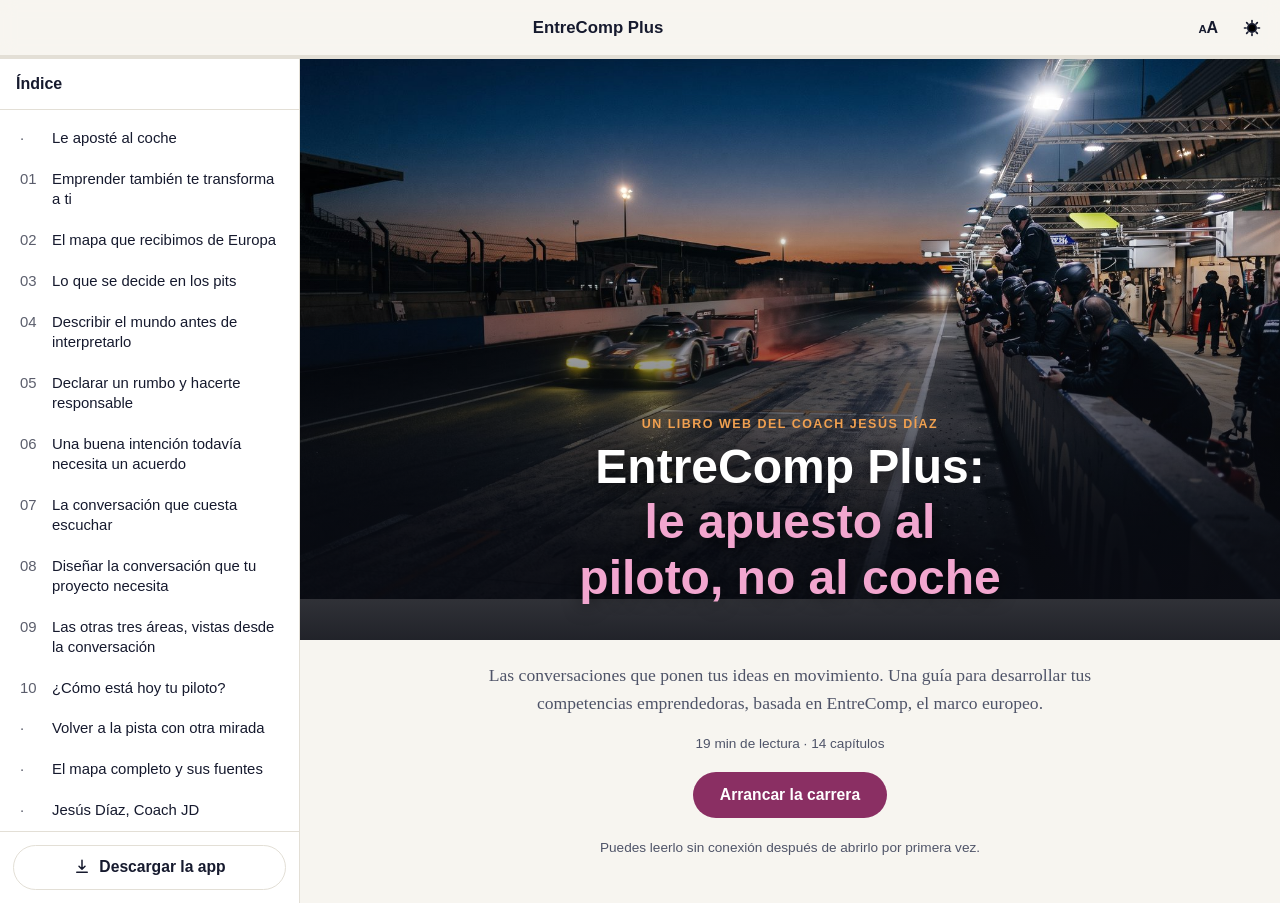
==== commit b970873b: "Motor del Libro Web 3.0; estilos propios en css/custom.css Co-Authored-By: Claude Opus 5.5 <noreply@" ====
--- a/index.html
+++ b/index.html
@@ -140,6 +140,7 @@
 <!-- SEO:fin -->
 
 <link rel="stylesheet" href="css/styles.css" />
+<link rel="stylesheet" href="css/custom.css" />
 </head>
 <body>
 
--- a/css/styles.css
+++ b/css/styles.css
@@ -1,5 +1,5 @@
 /* =========================================================
-   EntreComp Plus — hoja de estilos (identidad: 24 Horas de Le Mans)
+   Motor de Libro Web™ — hoja de estilos base
    ---------------------------------------------------------
    Personalización de marca: TODO lo que hace a la identidad
    visual de este libro vive en el bloque :root de acá abajo
@@ -53,39 +53,39 @@
    de abajo y el botón #themeToggle del HTML. */
 @media (prefers-color-scheme: dark){
   :root:not([data-theme="light"]){
-    --bg: #12141c;
-    --bg-elevated: #1b1e29;
-    --text: #f1efe9;
-    --text-muted: #b4b7c4;
-    --accent: #e58bbd;
-    --accent-contrast: #12141c;
-    --accent-secondary: #f0a050;
-    --border: #2f3342;
+    --bg: #16161a;
+    --bg-elevated: #1e1e24;
+    --text: #f2f1ec;
+    --text-muted: #b7b6c2;
+    --accent: #6d85e8;
+    --accent-contrast: #101018;
+    --accent-secondary: #d6b673;
+    --border: #33333c;
     --shadow: 0 12px 30px -14px rgba(0,0,0,0.55);
     color-scheme: dark;
   }
 }
 :root[data-theme="dark"]{
-  --bg: #12141c;
-  --bg-elevated: #1b1e29;
-  --text: #f1efe9;
-  --text-muted: #b4b7c4;
-  --accent: #e58bbd;
-  --accent-contrast: #12141c;
-  --accent-secondary: #f0a050;
-  --border: #2f3342;
+  --bg: #16161a;
+  --bg-elevated: #1e1e24;
+  --text: #f2f1ec;
+  --text-muted: #b7b6c2;
+  --accent: #6d85e8;
+  --accent-contrast: #101018;
+  --accent-secondary: #d6b673;
+  --border: #33333c;
   --shadow: 0 12px 30px -14px rgba(0,0,0,0.55);
   color-scheme: dark;
 }
 :root[data-theme="light"]{
-  --bg: #f7f5f0;
+  --bg: #faf9f6;
   --bg-elevated: #ffffff;
-  --text: #161a2e;
-  --text-muted: #4f5468;
-  --accent: #8a2f63;
+  --text: #16161a;
+  --text-muted: #5c5c66;
+  --accent: #3454d1;
   --accent-contrast: #ffffff;
-  --accent-secondary: #1d6672;
-  --border: #e3dfd6;
+  --accent-secondary: #7a5c1e;
+  --border: #e4e2db;
   color-scheme: light;
 }
 
@@ -451,6 +451,10 @@
 .diag-gate li{ font-size: 1rem; line-height: 1.45; margin-bottom: .4rem; font-family: var(--font-serif); }
 
 .diag-profile{ text-align: center; padding: 1rem 0 1.6rem; border-bottom: 1px solid var(--border); margin-bottom: 1.6rem; }
+.diag-profile-label{
+  font-family: var(--font-sans); font-size: .78rem; letter-spacing: .14em; text-transform: uppercase;
+  color: var(--accent-secondary); margin-bottom: .3rem;
+}
 .diag-profile-emoji{ font-size: 2.4rem; }
 .diag-profile-title{ font-family: var(--font-display); font-size: 1.4rem; margin: .4rem 0 1rem; }
 .diag-profile-row{ text-align: left; max-width: 46ch; margin: 0 auto .9rem; font-family: var(--font-serif); font-size: 1rem; line-height: 1.55; }
@@ -499,3 +503,15 @@
 @media (min-width: 720px){ :root{ --gutter: 2rem; --reading-size: 1.1875rem; } }
 
 @media (prefers-reduced-motion: reduce){ *{ transition: none !important; } }
+
+/* ---------- Sobre el autor (bloque "author") ---------- */
+.author-block{ font-family: var(--font-sans); margin: 0 0 2rem; }
+.author-photo{ max-width: 220px; margin: 0 auto 1.4rem; }
+.author-photo .image-frame{ border-radius: 50%; }
+.author-photo img{ width: 100%; height: 100%; object-fit: cover; }
+.author-head{ text-align: center; margin-bottom: 1.4rem; }
+.chapter-body .author-name{ font-family: var(--font-display); font-size: 1.6rem; margin: 0; }
+.chapter-body .author-role{ color: var(--accent-secondary); font-size: .95rem; margin: .35rem 0 0; }
+.chapter-body .author-bio{ font-family: var(--font-serif); }
+.author-links{ list-style: none; padding: 0; margin: 1.4rem 0; display: flex; flex-wrap: wrap; gap: .5rem 1.2rem; justify-content: center; }
+.author-links a{ font-size: .95rem; }
--- a/css/custom.css
+++ b/css/custom.css
@@ -0,0 +1,62 @@
+/* =========================================================
+   Estilos propios de este libro.
+   Todo lo que cambie el aspecto de UN libro (y no del motor) va aquí:
+   las actualizaciones del motor (upgrade_book.py) nunca tocan este
+   archivo. La paleta y la tipografía siguen en :root de styles.css.
+   ========================================================= */
+
+/* ---------------------------------------------------------
+   Portada: rótulo y título SOBRE la foto (decisión del autor).
+   Solo CSS: .cover pasa a ser una grilla y .cover-copy se "disuelve"
+   (display: contents) para que el rótulo y el título ocupen la parte
+   baja de la imagen. Si la imagen no carga, el motor oculta
+   .cover-hero-wrap y la portada vuelve sola al diseño normal.
+   --------------------------------------------------------- */
+.cover:has(> .cover-hero-wrap:not([hidden])){
+  display: grid; grid-template-columns: 1fr; grid-template-rows: 1fr auto auto;
+  text-align: center;
+}
+.cover:has(> .cover-hero-wrap:not([hidden])) > .cover-hero-wrap{ grid-column: 1; grid-row: 1 / 4; }
+.cover:has(> .cover-hero-wrap:not([hidden])) .cover-hero{
+  aspect-ratio: auto !important; height: min(60vh, 640px); min-height: 380px; border-bottom: 0;
+}
+.cover:has(> .cover-hero-wrap:not([hidden])) .cover-hero-fade{
+  top: 0; bottom: 0; height: auto;
+  background: linear-gradient(to top, rgba(10,12,20,.9) 0%, rgba(10,12,20,.55) 40%, rgba(10,12,20,0) 75%);
+}
+.cover:has(> .cover-hero-wrap:not([hidden])) > .cover-copy{ display: contents; }
+.cover:has(> .cover-hero-wrap:not([hidden])) > .cover-copy > *{
+  grid-column: 1; justify-self: center; position: relative; z-index: 1;
+  width: min(100% - 2 * var(--gutter), var(--max-width));
+}
+.cover:has(> .cover-hero-wrap:not([hidden])) .cover-kicker{ grid-row: 2; color: #f0a050; margin: 0 auto .5rem; }
+.cover:has(> .cover-hero-wrap:not([hidden])) .cover-title{
+  grid-row: 3; color: #ffffff; margin: 0 auto 2.2rem; text-shadow: 0 2px 18px rgba(0,0,0,.6);
+}
+.cover:has(> .cover-hero-wrap:not([hidden])) .cover-title .accent-term{ color: #f2a6cf; }
+.cover:has(> .cover-hero-wrap:not([hidden])) .cover-subtitle{ margin-top: 1.3rem; }
+.cover:has(> .cover-hero-wrap:not([hidden])) .cover-actions{ margin-top: 1.3rem; }
+.cover:has(> .cover-hero-wrap:not([hidden])) .cover-hint{ margin-bottom: 3rem; }
+
+/* ---------------------------------------------------------
+   Paleta de los temas oscuro y claro manual (upgrade_book.py solo
+   conserva el primer :root de styles.css; estos bloques viven aquí).
+   --------------------------------------------------------- */
+@media (prefers-color-scheme: dark){
+  :root:not([data-theme="light"]){
+    --bg: #12141c; --bg-elevated: #1b1e29; --text: #f1efe9; --text-muted: #b4b7c4;
+    --accent: #e58bbd; --accent-contrast: #12141c; --accent-secondary: #f0a050; --border: #2f3342;
+  }
+}
+:root[data-theme="dark"]{
+  --bg: #12141c; --bg-elevated: #1b1e29; --text: #f1efe9; --text-muted: #b4b7c4;
+  --accent: #e58bbd; --accent-contrast: #12141c; --accent-secondary: #f0a050; --border: #2f3342;
+}
+:root[data-theme="light"]{
+  --bg: #f7f5f0; --bg-elevated: #ffffff; --text: #161a2e; --text-muted: #4f5468;
+  --accent: #8a2f63; --accent-contrast: #ffffff; --accent-secondary: #1d6672; --border: #e3dfd6;
+}
+
+/* Diagnóstico: en 375 px el botón «Siguiente →» se salía 1 px. */
+.diag-nav{ gap: .5rem; }
+.diag-nav .btn{ padding-left: 1rem; padding-right: 1rem; }
